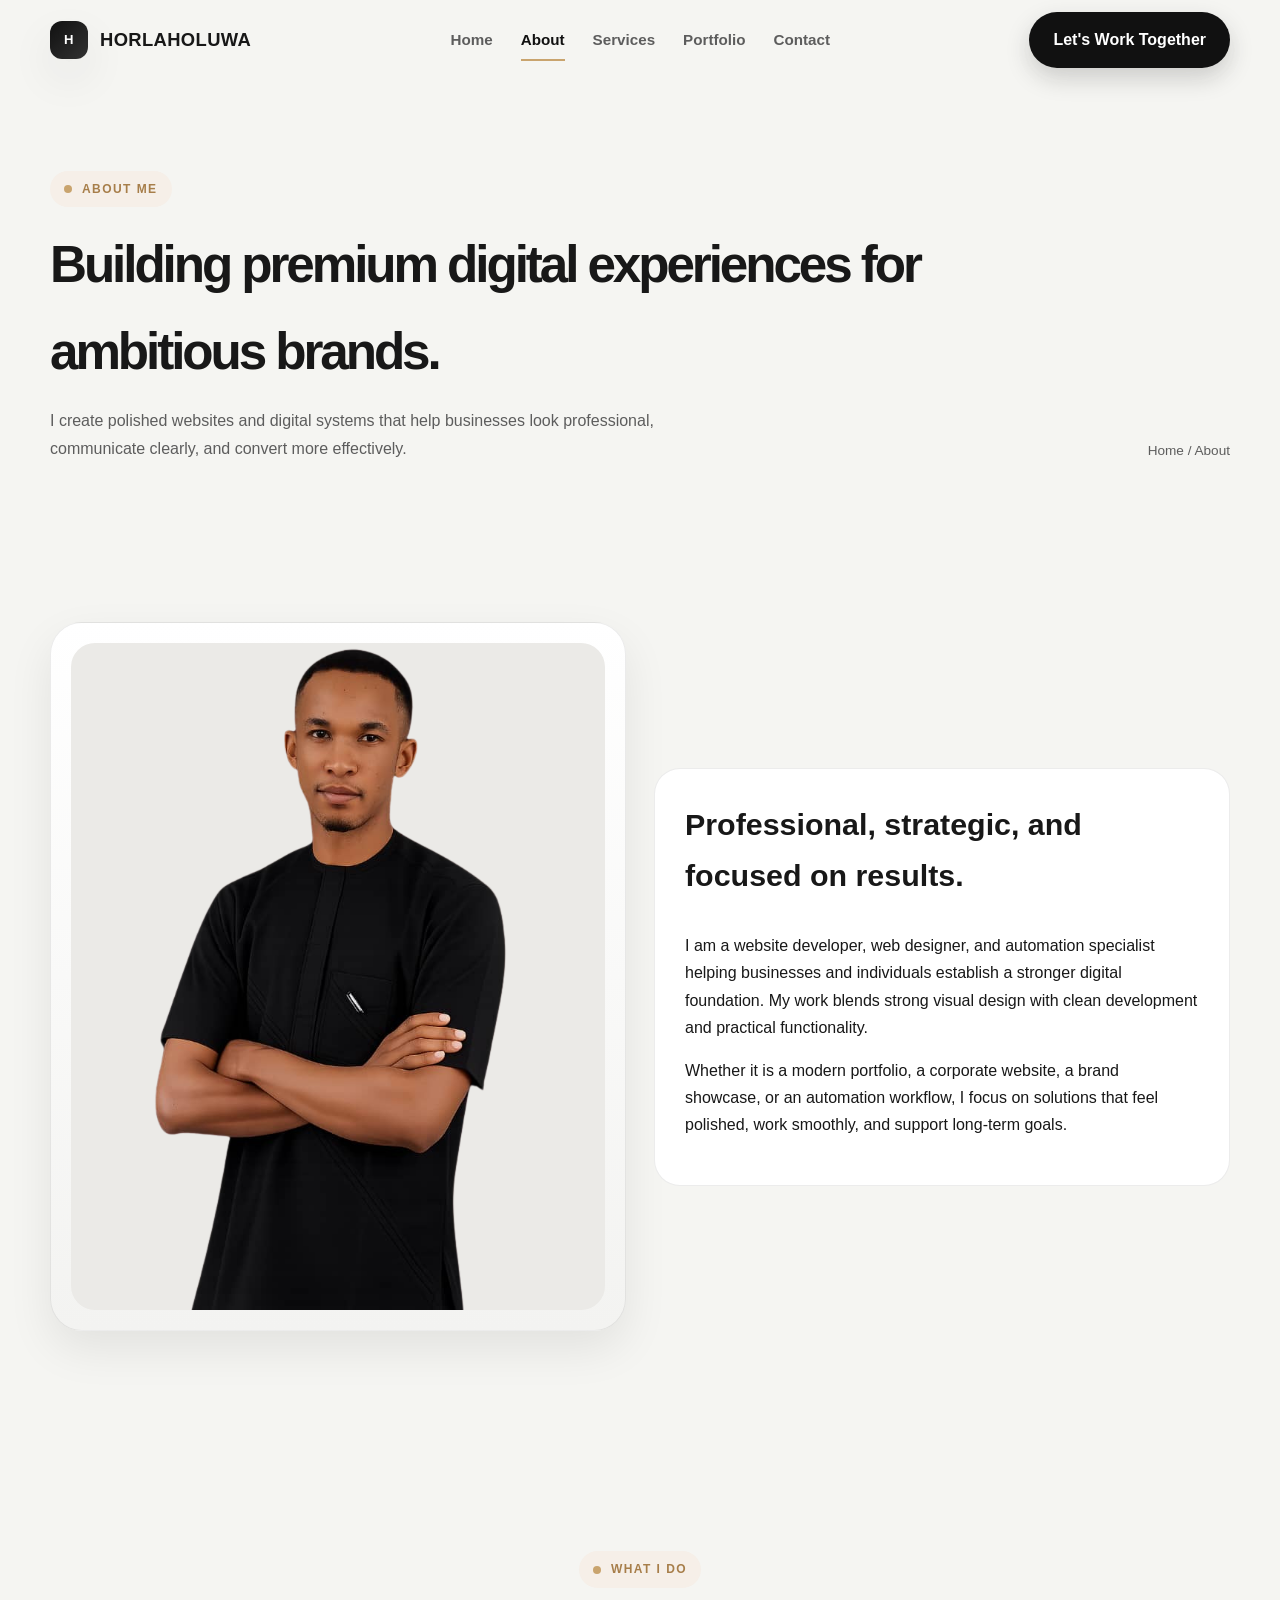
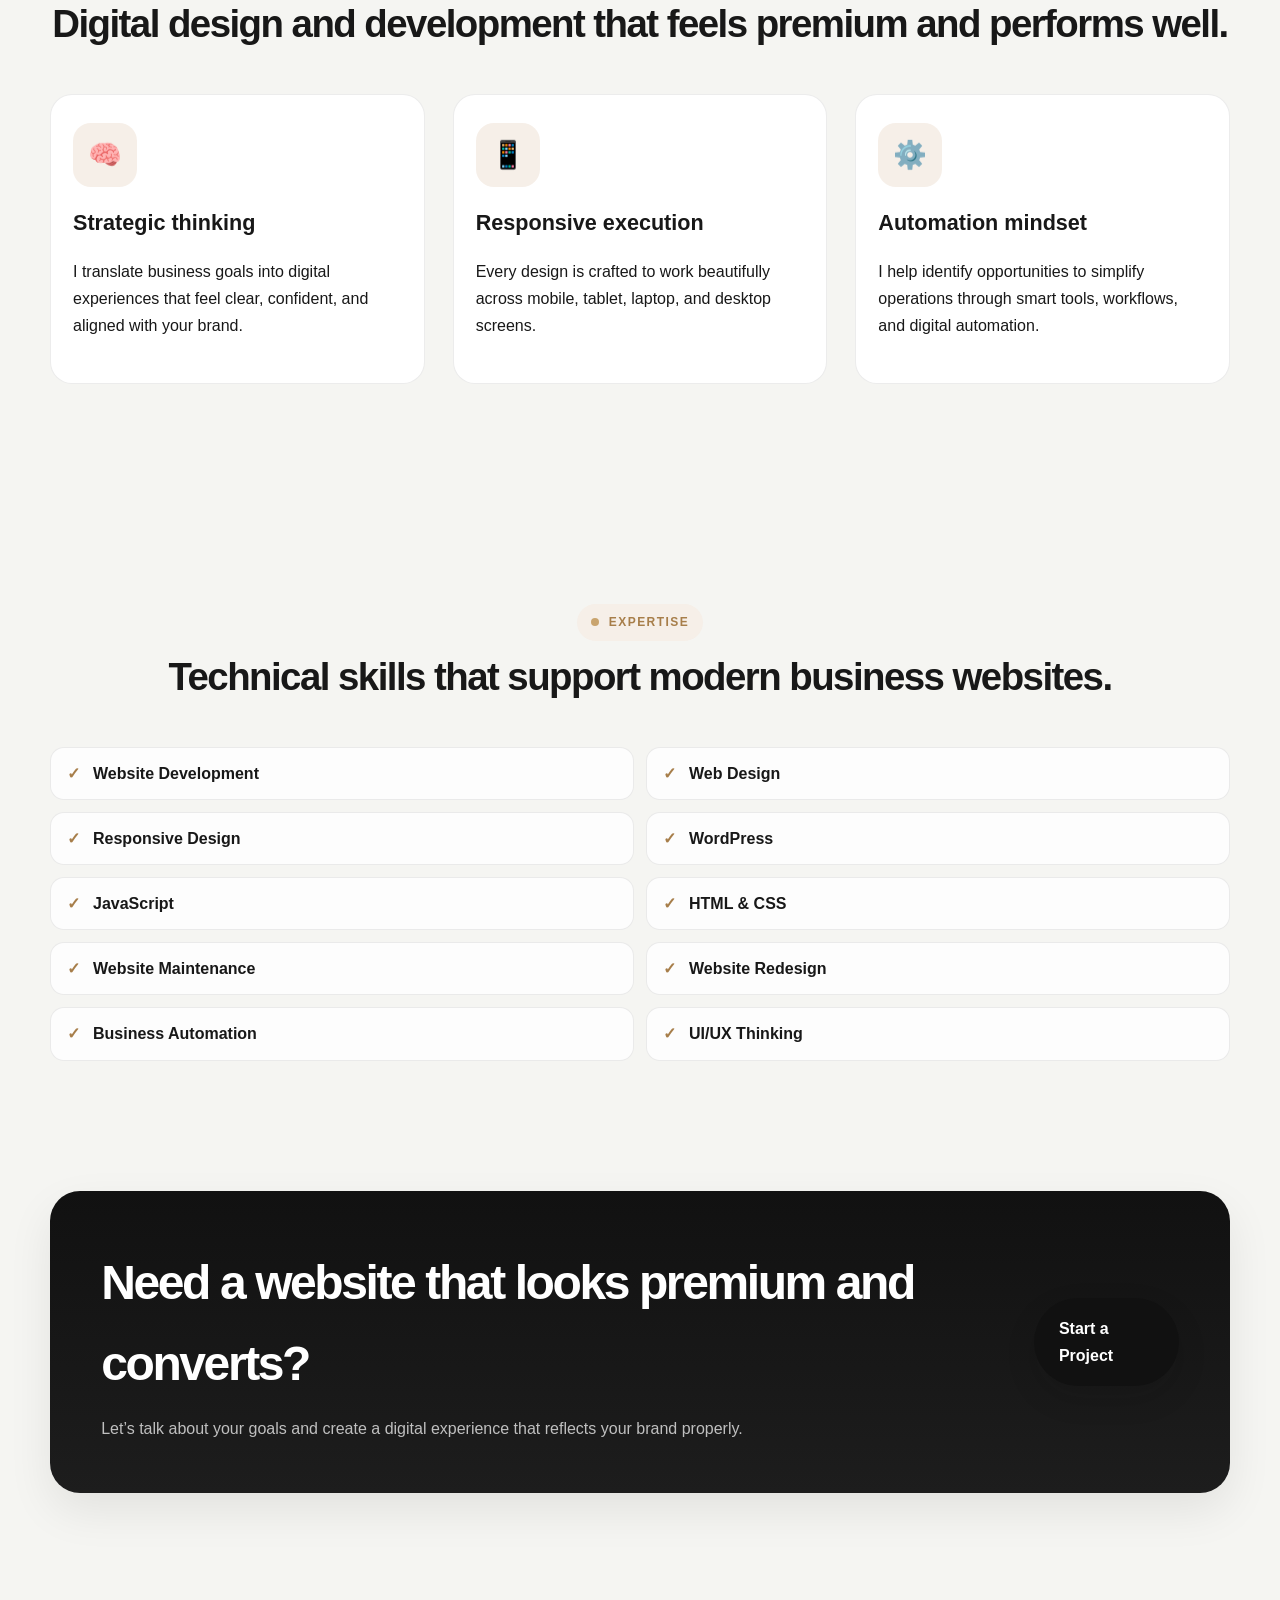
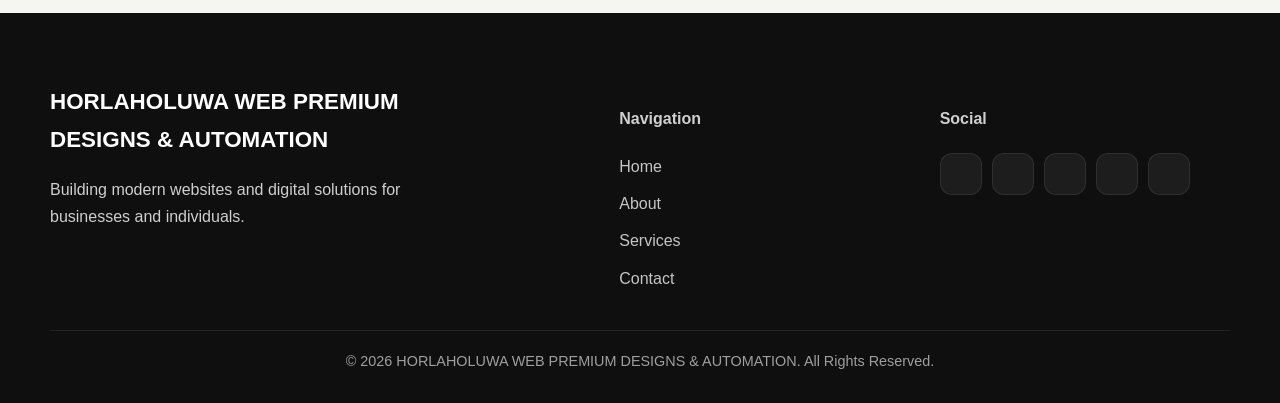
==== about.html @ 51c39df6 "Initial commit: HORLAHOLUWA portfolio website with modern design and full functionality" ====
<!DOCTYPE html>
<html lang="en">
  <head>
    <meta charset="UTF-8" />
    <meta name="viewport" content="width=device-width, initial-scale=1.0" />
    <title>About | HORLAHOLUWA</title>
    <meta
      name="description"
      content="Learn more about HORLAHOLUWA, a professional website developer and designer focused on modern websites and digital growth."
    />
    <meta name="keywords" content="about website developer, web designer, automation specialist, digital agency" />
    <link rel="icon" type="image/svg+xml" href="data:image/svg+xml,%3Csvg xmlns='http://www.w3.org/2000/svg' viewBox='0 0 64 64'%3E%3Crect width='64' height='64' rx='18' fill='%23111111'/%3E%3Ctext x='50%25' y='54%25' dominant-baseline='middle' text-anchor='middle' font-size='28' font-family='Arial' fill='white'%3EH%3C/text%3E%3C/svg%3E" />
    <link rel="stylesheet" href="style.css" />
  </head>
  <body data-page="about.html">
    <header class="site-header">
      <div class="container navbar">
        <a href="index.html" class="brand" aria-label="HORLAHOLUWA home">
          <span class="brand-mark">H</span>
          <span>HORLAHOLUWA</span>
        </a>

        <nav class="nav-menu" aria-label="Main navigation">
          <a href="index.html" class="nav-link">Home</a>
          <a href="about.html" class="nav-link active">About</a>
          <a href="services.html" class="nav-link">Services</a>
          <a href="portfolio.html" class="nav-link">Portfolio</a>
          <a href="contact.html" class="nav-link">Contact</a>
        </nav>

        <a href="contact.html" class="nav-cta">Let's Work Together</a>

        <button class="mobile-toggle" aria-label="Open menu" aria-expanded="false">
          <span></span>
          <span></span>
          <span></span>
        </button>
      </div>
    </header>

    <main>
      <section class="page-header">
        <div class="container page-header-inner">
          <div>
            <div class="eyebrow">About Me</div>
            <h1>Building premium digital experiences for ambitious brands.</h1>
            <p>
              I create polished websites and digital systems that help businesses look professional, communicate clearly, and convert more effectively.
            </p>
          </div>
          <div class="breadcrumb">Home / About</div>
        </div>
      </section>

      <section class="section">
        <div class="container detail-grid">
          <div class="profile-card reveal">
            <div class="profile-visual">
              <img src="olaoluwa.png" alt="Professional website developer profile" loading="lazy" />
            </div>
          </div>

          <div class="detail-card reveal">
            <h3>Professional, strategic, and focused on results.</h3>
            <p>
              I am a website developer, web designer, and automation specialist helping businesses and individuals establish a stronger digital foundation. My work blends strong visual design with clean development and practical functionality.
            </p>
            <p>
              Whether it is a modern portfolio, a corporate website, a brand showcase, or an automation workflow, I focus on solutions that feel polished, work smoothly, and support long-term goals.
            </p>
          </div>
        </div>
      </section>

      <section class="section">
        <div class="container">
          <div class="section-heading reveal">
            <div class="eyebrow">What I Do</div>
            <h2>Digital design and development that feels premium and performs well.</h2>
          </div>

          <div class="value-grid">
            <article class="value-card reveal">
              <div class="service-icon">🧠</div>
              <h3>Strategic thinking</h3>
              <p>I translate business goals into digital experiences that feel clear, confident, and aligned with your brand.</p>
            </article>

            <article class="value-card reveal">
              <div class="service-icon">📱</div>
              <h3>Responsive execution</h3>
              <p>Every design is crafted to work beautifully across mobile, tablet, laptop, and desktop screens.</p>
            </article>

            <article class="value-card reveal">
              <div class="service-icon">⚙️</div>
              <h3>Automation mindset</h3>
              <p>I help identify opportunities to simplify operations through smart tools, workflows, and digital automation.</p>
            </article>
          </div>
        </div>
      </section>

      <section class="section">
        <div class="container">
          <div class="section-heading reveal">
            <div class="eyebrow">Expertise</div>
            <h2>Technical skills that support modern business websites.</h2>
          </div>

          <ul class="skill-list reveal" aria-label="Website development expertise">
            <li>Website Development</li>
            <li>Web Design</li>
            <li>Responsive Design</li>
            <li>WordPress</li>
            <li>JavaScript</li>
            <li>HTML &amp; CSS</li>
            <li>Website Maintenance</li>
            <li>Website Redesign</li>
            <li>Business Automation</li>
            <li>UI/UX Thinking</li>
          </ul>
        </div>
      </section>

      <section class="cta-section">
        <div class="container">
          <div class="cta-box reveal">
            <div>
              <h2>Need a website that looks premium and converts?</h2>
              <p>Let’s talk about your goals and create a digital experience that reflects your brand properly.</p>
            </div>
            <a href="contact.html" class="cta-button">Start a Project</a>
          </div>
        </div>
      </section>
    </main>

    <footer class="site-footer">
      <div class="container">
        <div class="footer-grid">
          <div class="footer-brand">
            <h3>HORLAHOLUWA WEB PREMIUM DESIGNS &amp; AUTOMATION</h3>
            <p>Building modern websites and digital solutions for businesses and individuals.</p>
          </div>

          <div>
            <h4>Navigation</h4>
            <div class="footer-links">
              <a href="index.html">Home</a>
              <a href="about.html">About</a>
              <a href="services.html">Services</a>
              <a href="contact.html">Contact</a>
            </div>
          </div>

          <div>
            <h4>Social</h4>
            <div class="social-links" aria-label="Social media links">
              <a href="https://wa.me/2347046764269" aria-label="WhatsApp" target="_blank"></a>
              <a href="https://www.instagram.com/ " aria-label="Instagram" target="_blank"></a>
              <a href="https://www.facebook.com/" aria-label="Facebook" target="_blank"></a>
              <a href="https://www.linkedin.com/in/" aria-label="LinkedIn" target="_blank"></a>
              <a href="https://github.com/" aria-label="GitHub" target="_blank"></a>
            </div>
          </div>
        </div>

        <div class="footer-bottom">
          © <span data-current-year>2026</span> HORLAHOLUWA WEB PREMIUM DESIGNS &amp; AUTOMATION. All Rights Reserved.
        </div>
      </div>
    </footer>

    <button class="back-to-top" aria-label="Back to top">↑</button>

    <script src="script.js"></script>
  </body>
</html>
---- style.css ----
:root {
  --bg: #f5f5f2;
  --panel: #ffffff;
  --panel-alt: #f0f0ee;
  --dark: #111111;
  --dark-soft: #1a1a1a;
  --text: #181818;
  --muted: #5d5d5d;
  --border: rgba(17, 17, 17, 0.08);
  --shadow: 0 18px 45px rgba(15, 15, 15, 0.08);
  --accent: #c9a46e;
  --accent-dark: #a77e4a;
  --accent-soft: #f6efe8;
  --success: #0b7d49;
  --danger: #b72626;
  --white: #ffffff;
  --radius-sm: 12px;
  --radius-md: 18px;
  --radius-lg: 28px;
  --container: 1180px;
}

* {
  box-sizing: border-box;
}

html {
  scroll-behavior: smooth;
}

body {
  margin: 0;
  font-family: "Segoe UI", Arial, sans-serif;
  background: var(--bg);
  color: var(--text);
  line-height: 1.7;
  overflow-x: hidden;
}

img {
  max-width: 100%;
  display: block;
}

a {
  color: inherit;
  text-decoration: none;
}

button, input, select, textarea {
  font: inherit;
}

button {
  cursor: pointer;
}

.container {
  width: min(var(--container), calc(100% - 2rem));
  margin: 0 auto;
}

.section {
  padding: 110px 0;
}

.section-heading {
  margin-bottom: 48px;
  text-align: center;
}

.eyebrow {
  display: inline-flex;
  align-items: center;
  gap: 10px;
  margin-bottom: 14px;
  padding: 8px 14px;
  font-size: 0.75rem;
  letter-spacing: 0.12em;
  text-transform: uppercase;
  border-radius: 999px;
  background: var(--accent-soft);
  color: var(--accent-dark);
  font-weight: 700;
}

.eyebrow::before {
  content: "";
  width: 8px;
  height: 8px;
  border-radius: 50%;
  background: var(--accent);
}

.section-heading h2 {
  margin: 0;
  font-size: clamp(2rem, 3vw, 3rem);
  line-height: 1.15;
  letter-spacing: -0.04em;
}

.section-heading p {
  margin: 16px auto 0;
  max-width: 680px;
  color: var(--muted);
  font-size: 1.02rem;
}

.site-header {
  position: sticky;
  top: 0;
  z-index: 1000;
  backdrop-filter: blur(18px);
  background: rgba(245, 245, 242, 0.84);
  border-bottom: 1px solid transparent;
  transition: all 0.3s ease;
}

.site-header.scrolled {
  background: rgba(255, 255, 255, 0.9);
  border-color: var(--border);
  box-shadow: 0 10px 30px rgba(17, 17, 17, 0.04);
}

.navbar {
  display: flex;
  align-items: center;
  justify-content: space-between;
  min-height: 80px;
}

.brand {
  display: inline-flex;
  align-items: center;
  gap: 12px;
  font-weight: 800;
  letter-spacing: 0.02em;
  font-size: 1.15rem;
}

.brand-mark {
  display: inline-grid;
  place-items: center;
  width: 38px;
  height: 38px;
  border-radius: 12px;
  background: linear-gradient(135deg, var(--dark) 0%, #313131 100%);
  color: var(--white);
  font-size: 0.82rem;
  box-shadow: var(--shadow);
}

.nav-menu {
  display: flex;
  align-items: center;
  gap: 28px;
}

.nav-link {
  position: relative;
  color: var(--muted);
  font-size: 0.95rem;
  font-weight: 600;
  transition: color 0.25s ease;
}

.nav-link::after {
  content: "";
  position: absolute;
  left: 0;
  bottom: -8px;
  width: 100%;
  height: 2px;
  transform: scaleX(0);
  transform-origin: center;
  background: var(--accent);
  transition: transform 0.25s ease;
}

.nav-link:hover,
.nav-link.active {
  color: var(--dark);
}

.nav-link:hover::after,
.nav-link.active::after {
  transform: scaleX(1);
}

.nav-cta {
  display: inline-flex;
  align-items: center;
  justify-content: center;
  padding: 0.9rem 1.5rem;
  border-radius: 999px;
  background: var(--dark);
  color: var(--white);
  font-weight: 700;
  transition: transform 0.2s ease, box-shadow 0.2s ease;
  box-shadow: 0 10px 25px rgba(17, 17, 17, 0.18);
}

.nav-cta:hover,
.btn:hover,
.btn-primary:hover,
.btn-secondary:hover,
.cta-button:hover,
.filter-btn:hover {
  transform: translateY(-2px);
}

.mobile-toggle {
  display: none;
  width: 48px;
  height: 48px;
  border: 1px solid var(--border);
  border-radius: 14px;
  background: var(--white);
  align-items: center;
  justify-content: center;
  flex-direction: column;
  gap: 6px;
}

.mobile-toggle span {
  width: 20px;
  height: 2px;
  border-radius: 999px;
  background: var(--dark);
  transition: transform 0.2s ease, opacity 0.2s ease;
}

.mobile-toggle.active span:first-child {
  transform: translateY(8px) rotate(45deg);
}

.mobile-toggle.active span:nth-child(2) {
  opacity: 0;
}

.mobile-toggle.active span:last-child {
  transform: translateY(-8px) rotate(-45deg);
}

.hero {
  position: relative;
  padding: 110px 0 90px;
}

.hero-inner {
  display: grid;
  grid-template-columns: 1.1fr 0.9fr;
  align-items: center;
  gap: 52px;
}

.hero-copy {
  max-width: 620px;
}

.hero-copy h1 {
  margin: 0 0 22px;
  font-size: clamp(2.8rem, 5vw, 5rem);
  line-height: 0.96;
  letter-spacing: -0.06em;
}

.hero-copy p {
  margin: 0 0 32px;
  max-width: 540px;
  color: var(--muted);
  font-size: 1.08rem;
}

.btn-row {
  display: flex;
  flex-wrap: wrap;
  gap: 16px;
}

.btn,
.btn-primary,
.btn-secondary,
.cta-button,
.filter-btn {
  display: inline-flex;
  align-items: center;
  justify-content: center;
  padding: 1rem 1.5rem;
  border-radius: 999px;
  border: 1px solid transparent;
  font-weight: 700;
  transition: all 0.25s ease;
}

.btn-primary,
.cta-button {
  background: var(--dark);
  color: var(--white);
  box-shadow: 0 12px 30px rgba(17, 17, 17, 0.14);
}

.btn-secondary {
  background: var(--panel);
  border-color: var(--border);
  color: var(--text);
}

.hero-meta {
  display: flex;
  flex-wrap: wrap;
  gap: 26px;
  margin-top: 36px;
}

.metric {
  display: flex;
  flex-direction: column;
  gap: 4px;
}

.metric strong {
  font-size: 1.55rem;
  letter-spacing: -0.05em;
}

.metric span {
  color: var(--muted);
  font-size: 0.85rem;
}

.hero-visual {
  position: relative;
  padding: 26px;
}

.browser-window {
  position: relative;
  padding: 14px 16px 18px;
  border: 1px solid var(--border);
  border-radius: 30px;
  background: rgba(255, 255, 255, 0.75);
  box-shadow: var(--shadow);
}

.browser-bar {
  display: flex;
  align-items: center;
  gap: 10px;
  padding: 0 4px 16px;
}

.dot {
  width: 11px;
  height: 11px;
  border-radius: 50%;
  background: #d7d7d3;
}

.dot:nth-child(1) { background: #f5c0b7; }
.dot:nth-child(2) { background: #f3d18a; }
.dot:nth-child(3) { background: #a7d7ad; }

.browser-content {
  border-radius: 24px;
  background: linear-gradient(180deg, #fbfbfa 0%, #f3f3f0 100%);
  border: 1px solid rgba(17, 17, 17, 0.04);
  padding: 20px;
}

.mockup-header {
  display: flex;
  align-items: center;
  justify-content: space-between;
  margin-bottom: 24px;
}

.mockup-header h3 {
  margin: 0;
  font-size: 1.1rem;
}

.mockup-badge {
  padding: 0.35rem 0.7rem;
  border-radius: 999px;
  background: var(--accent-soft);
  color: var(--accent-dark);
  font-size: 0.75rem;
  font-weight: 700;
}

.mockup-grid {
  display: grid;
  grid-template-columns: 1.2fr 0.8fr;
  gap: 18px;
}

.stat-panel,
.code-panel,
.small-panel,
.graph-card {
  border: 1px solid var(--border);
  background: var(--white);
  border-radius: 20px;
  box-shadow: 0 12px 26px rgba(17, 17, 17, 0.04);
}

.stat-panel {
  padding: 20px;
}

.stat-panel .mini-label {
  color: var(--muted);
  font-size: 0.75rem;
  text-transform: uppercase;
  letter-spacing: 0.08em;
}

.stat-panel h4 {
  margin: 12px 0 8px;
  font-size: 2rem;
  letter-spacing: -0.06em;
}

.bar-chart {
  display: flex;
  align-items: end;
  gap: 10px;
  height: 112px;
  margin-top: 16px;
}

.bar-chart span {
  flex: 1;
  border-radius: 10px 10px 0 0;
  background: linear-gradient(180deg, #d6b78d, #bf8c4f);
}

.bar-chart span:nth-child(1) { height: 30%; }
.bar-chart span:nth-child(2) { height: 52%; }
.bar-chart span:nth-child(3) { height: 76%; }
.bar-chart span:nth-child(4) { height: 64%; }
.bar-chart span:nth-child(5) { height: 92%; }

.side-stack {
  display: grid;
  gap: 18px;
}

.code-panel {
  padding: 18px;
}

.code-panel .code-line {
  height: 12px;
  border-radius: 999px;
  background: linear-gradient(90deg, rgba(17,17,17,0.08), rgba(17,17,17,0.14), rgba(17,17,17,0.08));
  margin-bottom: 12px;
}

.code-panel .code-line:nth-child(1) { width: 60%; }
.code-panel .code-line:nth-child(2) { width: 90%; }
.code-panel .code-line:nth-child(3) { width: 74%; }
.code-panel .code-line:nth-child(4) { width: 82%; }

.small-panel {
  padding: 18px;
}

.small-panel strong {
  font-size: 1.45rem;
  letter-spacing: -0.05em;
}

.graph-card {
  padding: 18px 16px 10px;
}

.graph-ring {
  position: relative;
  width: 82px;
  height: 82px;
  border-radius: 50%;
  background: conic-gradient(var(--accent) 0 68%, rgba(17,17,17,0.08) 68% 100%);
  margin: 0 auto 14px;
}

.graph-ring::before {
  content: "";
  position: absolute;
  inset: 12px;
  background: var(--white);
  border-radius: 50%;
}

.graph-card span {
  display: block;
  text-align: center;
  color: var(--muted);
  font-size: 0.82rem;
}

.about-grid,
.contact-grid,
.page-header-grid,
.service-grid,
.portfolio-grid,
.process-grid,
.testimonial-grid,
.footer-grid,
.value-grid,
.detail-grid {
  display: grid;
  gap: 28px;
}

.about-grid {
  grid-template-columns: 1fr 1fr;
  align-items: center;
}

.about-copy p {
  margin-top: 0;
  color: var(--muted);
}

.skill-list {
  display: grid;
  grid-template-columns: repeat(2, minmax(0, 1fr));
  gap: 12px;
  list-style: none;
  padding: 0;
  margin: 28px 0 0;
}

.skill-list li {
  position: relative;
  padding: 12px 14px 12px 42px;
  background: rgba(255, 255, 255, 0.8);
  border: 1px solid var(--border);
  border-radius: 14px;
  color: var(--text);
  font-weight: 600;
}

.skill-list li::before {
  content: "✓";
  position: absolute;
  top: 12px;
  left: 16px;
  color: var(--accent-dark);
  font-weight: 800;
}

.profile-card {
  position: relative;
  padding: 20px;
  border-radius: 32px;
  background: linear-gradient(180deg, #ffffff, #f3f3f1);
  border: 1px solid var(--border);
  box-shadow: var(--shadow);
}

.profile-visual {
  overflow: hidden;
  border-radius: 24px;
  background: #ebeae7;
}

.profile-visual img {
  width: 100%;
  aspect-ratio: 4 / 5;
  object-fit: cover;
}

.profile-badge {
  position: absolute;
  right: 35px;
  bottom: 30px;
  padding: 0.8rem 1rem;
  border-radius: 18px;
  background: var(--dark);
  color: var(--white);
  box-shadow: 0 16px 30px rgba(17,17,17,0.2);
}

.profile-badge strong {
  display: block;
  font-size: 1.6rem;
}

.profile-badge span {
  font-size: 0.75rem;
  opacity: 0.8;
}

.service-grid {
  grid-template-columns: repeat(3, minmax(0, 1fr));
}

.service-card {
  position: relative;
  padding: 28px 24px;
  background: rgba(255,255,255,0.9);
  border: 1px solid var(--border);
  border-radius: 24px;
  box-shadow: 0 12px 20px rgba(17,17,17,0.02);
  transition: transform 0.25s ease, box-shadow 0.25s ease, border-color 0.25s ease;
}

.service-card:hover {
  transform: translateY(-8px);
  border-color: rgba(201, 164, 110, 0.4);
  box-shadow: 0 18px 36px rgba(17,17,17,0.06);
}

.service-icon {
  display: inline-flex;
  align-items: center;
  justify-content: center;
  width: 64px;
  height: 64px;
  border-radius: 18px;
  background: var(--accent-soft);
  color: var(--accent-dark);
  font-size: 1.7rem;
  margin-bottom: 18px;
}

.service-card h3 {
  margin: 0 0 12px;
  font-size: 1.38rem;
}

.service-card p {
  margin: 0;
  color: var(--muted);
}

.portfolio-grid {
  grid-template-columns: repeat(3, minmax(0, 1fr));
}

.portfolio-card {
  overflow: hidden;
  background: var(--white);
  border-radius: 24px;
  border: 1px solid var(--border);
  box-shadow: 0 10px 20px rgba(17,17,17,0.04);
  transition: transform 0.25s ease, box-shadow 0.25s ease;
}

.portfolio-card:hover {
  transform: translateY(-8px);
  box-shadow: 0 18px 36px rgba(17,17,17,0.08);
}

.portfolio-thumb {
  position: relative;
  overflow: hidden;
  height: 240px;
}

.portfolio-thumb img {
  width: 100%;
  height: 100%;
  object-fit: cover;
  transition: transform 0.4s ease;
}

.portfolio-card:hover .portfolio-thumb img {
  transform: scale(1.04);
}

.portfolio-content {
  padding: 20px 20px 24px;
}

.portfolio-content h3 {
  margin: 0 0 8px;
  font-size: 1.3rem;
}

.portfolio-content p {
  margin: 0 0 18px;
  color: var(--muted);
}

.tags {
  display: flex;
  flex-wrap: wrap;
  gap: 8px;
  margin-bottom: 18px;
}

.tag {
  padding: 0.45rem 0.7rem;
  border-radius: 999px;
  background: var(--panel-alt);
  color: var(--muted);
  font-size: 0.72rem;
  font-weight: 700;
}

.portfolio-link {
  display: inline-flex;
  align-items: center;
  gap: 8px;
  color: var(--dark);
  font-weight: 700;
}

.portfolio-link::after {
  content: "→";
  transition: transform 0.2s ease;
}

.portfolio-link:hover::after {
  transform: translateX(4px);
}

.filter-bar {
  display: flex;
  justify-content: center;
  flex-wrap: wrap;
  gap: 12px;
  margin-bottom: 34px;
}

.filter-btn {
  background: var(--white);
  border-color: var(--border);
  color: var(--muted);
  padding: 0.8rem 1.2rem;
}

.filter-btn.active {
  background: var(--dark);
  border-color: var(--dark);
  color: var(--white);
}

.hidden-project {
  display: none !important;
}

.why-grid {
  display: grid;
  grid-template-columns: 1.2fr 0.8fr;
  align-items: center;
  gap: 28px;
}

.benefits-list {
  list-style: none;
  padding: 0;
  margin: 0;
  display: grid;
  grid-template-columns: repeat(2, minmax(0, 1fr));
  gap: 16px;
}

.benefits-list li {
  display: flex;
  gap: 14px;
  align-items: flex-start;
  padding: 18px 16px;
  background: rgba(255,255,255,0.7);
  border: 1px solid var(--border);
  border-radius: 18px;
}

.benefits-list .check {
  display: grid;
  place-items: center;
  width: 30px;
  height: 30px;
  border-radius: 10px;
  background: var(--accent-soft);
  color: var(--accent-dark);
  font-weight: 800;
  flex-shrink: 0;
}

.benefits-list strong {
  display: block;
  margin-bottom: 4px;
}

.benefits-list span {
  color: var(--muted);
  font-size: 0.95rem;
}

.stats-panel {
  display: grid;
  gap: 18px;
  padding: 24px;
  background: linear-gradient(180deg, #111111 0%, #1b1b1b 100%);
  color: var(--white);
  border-radius: 26px;
  box-shadow: var(--shadow);
}

.stat-box {
  display: flex;
  justify-content: space-between;
  align-items: end;
  gap: 16px;
  padding: 22px 0;
  border-bottom: 1px solid rgba(255,255,255,0.1);
}

.stat-box:last-child {
  border-bottom: 0;
  padding-bottom: 0;
}

.stat-box strong {
  font-size: clamp(1.8rem, 2vw, 2.6rem);
  letter-spacing: -0.06em;
}

.stat-box span {
  color: rgba(255,255,255,0.7);
}

.process-grid {
  grid-template-columns: repeat(4, minmax(0, 1fr));
}

.process-card {
  position: relative;
  padding: 28px 22px;
  background: rgba(255,255,255,0.9);
  border: 1px solid var(--border);
  border-radius: 24px;
  box-shadow: 0 12px 18px rgba(17,17,17,0.03);
}

.process-number {
  display: inline-flex;
  align-items: center;
  justify-content: center;
  width: 52px;
  height: 52px;
  border-radius: 16px;
  background: var(--accent-soft);
  color: var(--accent-dark);
  font-weight: 800;
  margin-bottom: 18px;
}

.process-card h3 {
  margin: 0 0 10px;
  font-size: 1.35rem;
}

.process-card p {
  margin: 0;
  color: var(--muted);
}

.testimonial-grid {
  grid-template-columns: repeat(3, minmax(0, 1fr));
}

.testimonial-card {
  padding: 24px;
  background: var(--white);
  border: 1px solid var(--border);
  border-radius: 22px;
  box-shadow: 0 10px 20px rgba(17,17,17,0.04);
}

.testimonial-stars {
  color: var(--accent);
  letter-spacing: 0.18em;
  margin-bottom: 18px;
}

.testimonial-card p {
  margin: 0 0 18px;
  color: var(--muted);
}

.client {
  display: flex;
  align-items: center;
  gap: 12px;
}

.client-avatar {
  width: 48px;
  height: 48px;
  border-radius: 50%;
  background: linear-gradient(135deg, #e4ddd4, #d0d7d7);
  display: grid;
  place-items: center;
  font-weight: 800;
  color: var(--dark);
}

.client strong {
  display: block;
}

.client span {
  color: var(--muted);
  font-size: 0.82rem;
}

.cta-section {
  padding: 20px 0 120px;
}

.cta-box {
  display: flex;
  align-items: center;
  justify-content: space-between;
  gap: 30px;
  padding: clamp(2rem, 4vw, 3.5rem);
  background: linear-gradient(180deg, var(--dark) 0%, #1d1d1d 100%);
  border-radius: 30px;
  color: var(--white);
  box-shadow: var(--shadow);
}

.cta-box h2 {
  margin: 0 0 10px;
  font-size: clamp(2rem, 4vw, 3rem);
  letter-spacing: -0.05em;
}

.cta-box p {
  margin: 0;
  max-width: 650px;
  color: rgba(255,255,255,0.72);
}

.page-header {
  padding: 90px 0 50px;
}

.page-header-inner {
  display: grid;
  grid-template-columns: 1fr auto;
  align-items: end;
  gap: 18px;
}

.page-header h1 {
  margin: 0 0 12px;
  font-size: clamp(2.5rem, 4vw, 4rem);
  letter-spacing: -0.06em;
}

.page-header p {
  margin: 0;
  color: var(--muted);
  max-width: 660px;
}

.breadcrumb {
  color: var(--muted);
  font-size: 0.85rem;
}

.value-grid {
  grid-template-columns: repeat(3, minmax(0, 1fr));
}

.value-card {
  padding: 28px 22px;
  background: var(--white);
  border-radius: 22px;
  border: 1px solid var(--border);
}

.value-card h3 {
  margin: 0 0 10px;
  font-size: 1.35rem;
}

.detail-grid {
  grid-template-columns: 1fr 1fr;
  align-items: center;
}

.detail-card {
  padding: 30px;
  background: var(--white);
  border: 1px solid var(--border);
  border-radius: 26px;
}

.detail-card h3 {
  margin-top: 0;
  font-size: 1.9rem;
}

.detail-card ul {
  margin: 0;
  padding-left: 1.2rem;
  color: var(--muted);
}

.contact-grid {
  grid-template-columns: 0.9fr 1.1fr;
  align-items: start;
}

.contact-card {
  padding: 28px;
  background: var(--white);
  border: 1px solid var(--border);
  border-radius: 24px;
  box-shadow: 0 10px 18px rgba(17,17,17,0.03);
}

.contact-list {
  display: grid;
  gap: 16px;
}

.contact-item {
  display: flex;
  gap: 14px;
  align-items: flex-start;
  padding-bottom: 16px;
  border-bottom: 1px solid var(--border);
}

.contact-item:last-child {
  border-bottom: 0;
  padding-bottom: 0;
}

.contact-item .icon {
  display: grid;
  place-items: center;
  width: 46px;
  height: 46px;
  border-radius: 14px;
  background: var(--accent-soft);
  color: var(--accent-dark);
  font-size: 1.2rem;
}

.contact-item strong {
  display: block;
  margin-bottom: 3px;
}

.contact-item a,
.contact-item span {
  color: var(--muted);
}

.form-layout {
  background: var(--white);
  border: 1px solid var(--border);
  border-radius: 28px;
  padding: 28px;
  box-shadow: 0 12px 28px rgba(17,17,17,0.03);
}

.form-layout h2 {
  margin: 0 0 10px;
  font-size: 1.8rem;
  letter-spacing: -0.05em;
}

.form-grid {
  display: grid;
  grid-template-columns: repeat(2, minmax(0, 1fr));
  gap: 18px;
}

.form-group {
  display: flex;
  flex-direction: column;
  gap: 8px;
}

.form-group.full {
  grid-column: 1 / -1;
}

label {
  font-size: 0.92rem;
  font-weight: 700;
}

input,
select,
textarea {
  width: 100%;
  min-height: 52px;
  border: 1px solid rgba(17,17,17,0.1);
  border-radius: 14px;
  background: #fafaf9;
  padding: 0.9rem 1rem;
  outline: none;
  transition: border-color 0.2s ease, box-shadow 0.2s ease;
}

select {
  appearance: none;
  background-image: url("data:image/svg+xml,%3Csvg xmlns='http://www.w3.org/2000/svg' width='12' height='12' viewBox='0 0 12 12'%3E%3Cpath fill='%23111111' d='M6 9L1 4h10z'/%3E%3C/svg%3E");
  background-repeat: no-repeat;
  background-position: right 0.9rem center;
  padding-right: 2.5rem;
}

textarea {
  min-height: 140px;
  resize: vertical;
}

input:focus,
select:focus,
textarea:focus {
  border-color: rgba(201, 164, 110, 0.7);
  box-shadow: 0 0 0 4px rgba(201,164,110,0.12);
}

input.error,
select.error,
textarea.error {
  border-color: rgba(183, 38, 38, 0.7);
  box-shadow: 0 0 0 4px rgba(183, 38, 38, 0.08);
}

.form-message {
  display: none;
  margin-top: 18px;
  padding: 0.9rem 1rem;
  border-radius: 14px;
  font-weight: 600;
}

.form-message.success {
  display: block;
  background: rgba(11, 125, 73, 0.08);
  color: var(--success);
  border: 1px solid rgba(11, 125, 73, 0.16);
}

.form-message.error {
  display: block;
  background: rgba(183, 38, 38, 0.07);
  color: var(--danger);
  border: 1px solid rgba(183, 38, 38, 0.16);
}

.site-footer {
  padding: 70px 0 30px;
  background: #0f0f10;
  color: rgba(255,255,255,0.8);
}

.footer-grid {
  grid-template-columns: 1.3fr repeat(2, 0.7fr);
  align-items: start;
  gap: 30px;
}

.footer-brand {
  max-width: 430px;
}

.footer-brand h3 {
  margin: 0 0 12px;
  color: var(--white);
  font-size: 1.4rem;
}

.footer-links {
  display: grid;
  gap: 10px;
}

.footer-links a {
  color: rgba(255,255,255,0.76);
}

.social-links {
  display: flex;
  flex-wrap: wrap;
  gap: 10px;
}

.social-links a {
  display: inline-flex;
  align-items: center;
  justify-content: center;
  width: 42px;
  height: 42px;
  border-radius: 12px;
  background: rgba(255,255,255,0.06);
  color: var(--white);
  border: 1px solid rgba(255,255,255,0.08);
}

.footer-bottom {
  margin-top: 38px;
  padding-top: 18px;
  border-top: 1px solid rgba(255,255,255,0.08);
  text-align: center;
  color: rgba(255,255,255,0.6);
  font-size: 0.9rem;
}

.back-to-top {
  position: fixed;
  right: 26px;
  bottom: 26px;
  width: 52px;
  height: 52px;
  border: 0;
  border-radius: 50%;
  background: var(--dark);
  color: var(--white);
  box-shadow: 0 16px 30px rgba(17,17,17,0.22);
  opacity: 0;
  visibility: hidden;
  transform: translateY(12px);
  transition: all 0.25s ease;
  z-index: 999;
}

.back-to-top.visible {
  opacity: 1;
  visibility: visible;
  transform: translateY(0);
}

.reveal {
  opacity: 0;
  transform: translateY(30px);
  transition: opacity 0.7s ease, transform 0.7s ease;
}

.reveal.visible {
  opacity: 1;
  transform: translateY(0);
}

.stats-summary {
  padding: 20px 0;
}

.stats-summary > div strong {
  display: block;
}

@media (max-width: 980px) {
  .hero-inner,
  .why-grid,
  .about-grid,
  .contact-grid,
  .page-header-inner,
  .detail-grid {
    grid-template-columns: 1fr;
  }

  .service-grid,
  .portfolio-grid,
  .process-grid,
  .testimonial-grid,
  .value-grid {
    grid-template-columns: repeat(2, minmax(0, 1fr));
  }

  .cta-box {
    flex-direction: column;
    align-items: flex-start;
  }
}

@media (max-width: 760px) {
  .mobile-toggle {
    display: inline-flex;
  }

  .nav-menu {
    position: absolute;
    left: 1rem;
    right: 1rem;
    top: calc(100% + 12px);
    display: flex;
    flex-direction: column;
    align-items: flex-start;
    gap: 18px;
    padding: 22px 18px;
    background: rgba(255, 255, 255, 0.96);
    border: 1px solid var(--border);
    border-radius: 20px;
    box-shadow: var(--shadow);
    opacity: 0;
    visibility: hidden;
    transform: translateY(-8px);
    transition: all 0.25s ease;
  }

  .nav-menu.open {
    opacity: 1;
    visibility: visible;
    transform: translateY(0);
  }

  .nav-cta {
    display: none;
  }

  .hero {
    padding-top: 90px;
  }

  .hero-copy h1 {
    letter-spacing: -0.05em;
  }

  .section {
    padding: 90px 0;
  }

  .service-grid,
  .portfolio-grid,
  .process-grid,
  .testimonial-grid,
  .value-grid,
  .form-grid,
  .benefits-list,
  .skill-list,
  .footer-grid {
    grid-template-columns: 1fr;
  }

  .stats-summary {
    grid-template-columns: 1fr !important;
  }

  .page-header {
    padding-top: 110px;
  }
}

@media (prefers-reduced-motion: reduce) {
  *, *::before, *::after {
    animation-duration: 0.01ms !important;
    animation-iteration-count: 1 !important;
    transition-duration: 0.01ms !important;
    scroll-behavior: auto !important;
  }

  .reveal {
    opacity: 1;
    transform: none;
  }
}
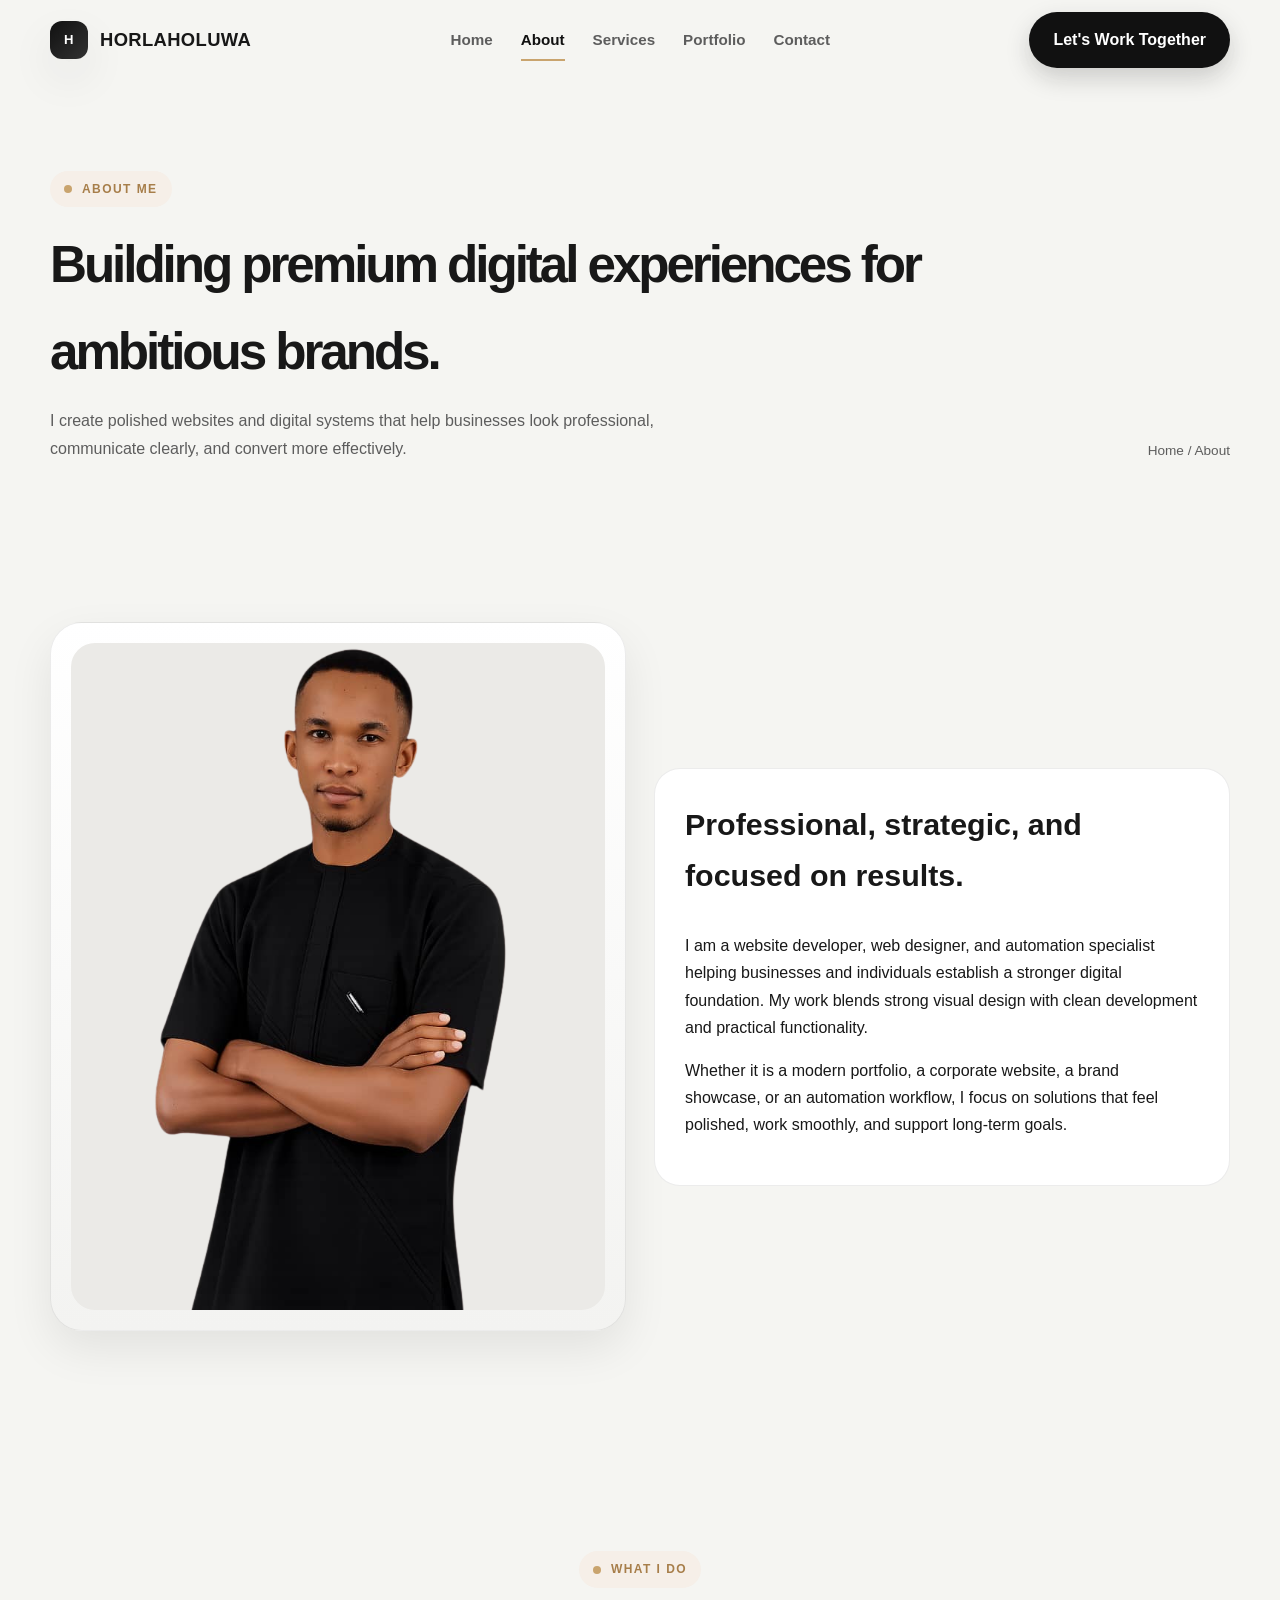
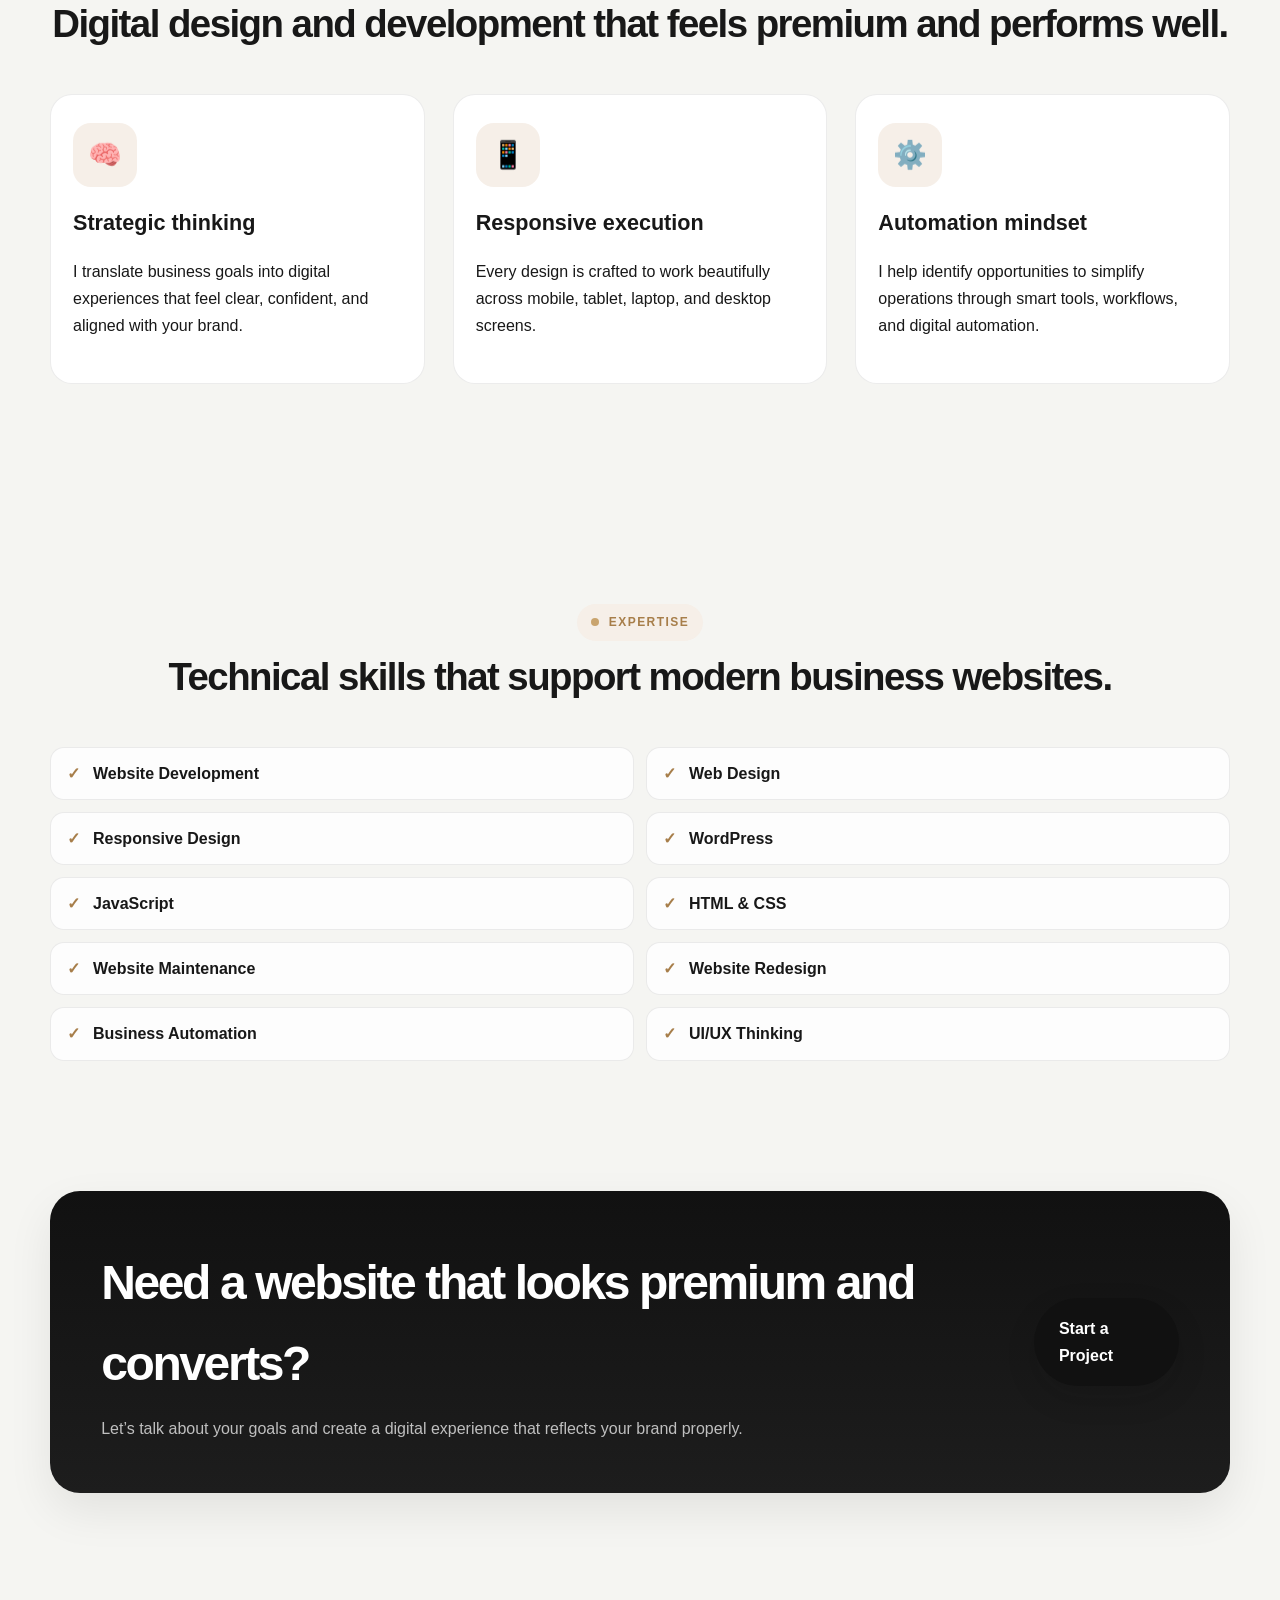
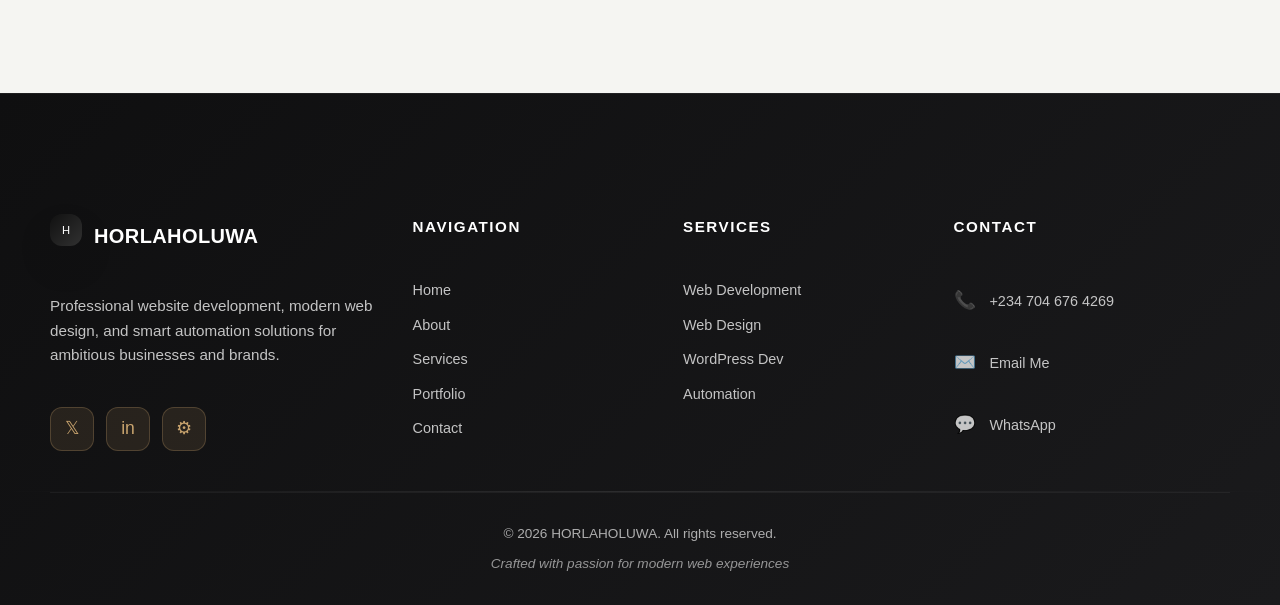
==== commit 0baf5173: "Improve footer: professional design, better spacing, responsive layout, and contact integration" ====
--- a/about.html
+++ b/about.html
@@ -137,37 +137,78 @@
     </main>
 
     <footer class="site-footer">
+      <div class="container footer-content">
+        <!-- Footer Brand Section -->
+        <div class="footer-section footer-brand">
+          <div class="footer-logo">
+            <span class="brand-mark" style="width: 32px; height: 32px; font-size: 0.7rem; margin-bottom: 12px;">H</span>
+            <h3>HORLAHOLUWA</h3>
+          </div>
+          <p class="footer-description">
+            Professional website development, modern web design, and smart automation solutions for ambitious businesses and brands.
+          </p>
+          <div class="footer-socials">
+            <a href="https://twitter.com" target="_blank" rel="noopener noreferrer" aria-label="Twitter" class="social-icon">
+              <span>𝕏</span>
+            </a>
+            <a href="https://linkedin.com" target="_blank" rel="noopener noreferrer" aria-label="LinkedIn" class="social-icon">
+              <span>in</span>
+            </a>
+            <a href="https://github.com" target="_blank" rel="noopener noreferrer" aria-label="GitHub" class="social-icon">
+              <span>⚙</span>
+            </a>
+          </div>
+        </div>
+
+        <!-- Footer Quick Links -->
+        <div class="footer-section">
+          <h4 class="footer-title">Navigation</h4>
+          <nav class="footer-links">
+            <a href="index.html">Home</a>
+            <a href="about.html">About</a>
+            <a href="services.html">Services</a>
+            <a href="portfolio.html">Portfolio</a>
+            <a href="contact.html">Contact</a>
+          </nav>
+        </div>
+
+        <!-- Footer Services -->
+        <div class="footer-section">
+          <h4 class="footer-title">Services</h4>
+          <nav class="footer-links">
+            <a href="services.html">Web Development</a>
+            <a href="services.html">Web Design</a>
+            <a href="services.html">WordPress Dev</a>
+            <a href="services.html">Automation</a>
+          </nav>
+        </div>
+
+        <!-- Footer Contact -->
+        <div class="footer-section footer-contact">
+          <h4 class="footer-title">Contact</h4>
+          <div class="contact-info-footer">
+            <a href="tel:+2347046764269" class="contact-link">
+              <span class="contact-icon">📞</span>
+              <span>+234 704 676 4269</span>
+            </a>
+            <a href="mailto:ajileyeolaoluwa471@gmail.com" class="contact-link">
+              <span class="contact-icon">✉️</span>
+              <span>Email Me</span>
+            </a>
+            <a href="https://wa.me/2347046764269" target="_blank" rel="noopener noreferrer" class="contact-link">
+              <span class="contact-icon">💬</span>
+              <span>WhatsApp</span>
+            </a>
+          </div>
+        </div>
+      </div>
+
+      <!-- Footer Bottom -->
+      <div class="footer-divider"></div>
       <div class="container">
-        <div class="footer-grid">
-          <div class="footer-brand">
-            <h3>HORLAHOLUWA WEB PREMIUM DESIGNS &amp; AUTOMATION</h3>
-            <p>Building modern websites and digital solutions for businesses and individuals.</p>
-          </div>
-
-          <div>
-            <h4>Navigation</h4>
-            <div class="footer-links">
-              <a href="index.html">Home</a>
-              <a href="about.html">About</a>
-              <a href="services.html">Services</a>
-              <a href="contact.html">Contact</a>
-            </div>
-          </div>
-
-          <div>
-            <h4>Social</h4>
-            <div class="social-links" aria-label="Social media links">
-              <a href="https://wa.me/2347046764269" aria-label="WhatsApp" target="_blank"></a>
-              <a href="https://www.instagram.com/ " aria-label="Instagram" target="_blank"></a>
-              <a href="https://www.facebook.com/" aria-label="Facebook" target="_blank"></a>
-              <a href="https://www.linkedin.com/in/" aria-label="LinkedIn" target="_blank"></a>
-              <a href="https://github.com/" aria-label="GitHub" target="_blank"></a>
-            </div>
-          </div>
-        </div>
-
         <div class="footer-bottom">
-          © <span data-current-year>2026</span> HORLAHOLUWA WEB PREMIUM DESIGNS &amp; AUTOMATION. All Rights Reserved.
+          <p>&copy; <span data-current-year>2024</span> HORLAHOLUWA. All rights reserved.</p>
+          <p class="footer-credit">Crafted with passion for modern web experiences</p>
         </div>
       </div>
     </footer>
--- a/style.css
+++ b/style.css
@@ -1155,61 +1155,241 @@
 }
 
 .site-footer {
-  padding: 70px 0 30px;
-  background: #0f0f10;
-  color: rgba(255,255,255,0.8);
-}
-
-.footer-grid {
-  grid-template-columns: 1.3fr repeat(2, 0.7fr);
-  align-items: start;
-  gap: 30px;
+  padding: 60px 0 0;
+  background: linear-gradient(135deg, #0f0f10 0%, #1a1a1c 100%);
+  color: rgba(255, 255, 255, 0.85);
+  border-top: 1px solid rgba(255, 255, 255, 0.05);
+  margin-top: 80px;
+}
+
+.footer-content {
+  display: grid;
+  grid-template-columns: 1.4fr 1fr 1fr 1.2fr;
+  gap: 40px;
+  padding: 60px 0 40px;
+}
+
+.footer-section {
+  display: flex;
+  flex-direction: column;
+  gap: 20px;
 }
 
 .footer-brand {
-  max-width: 430px;
-}
-
-.footer-brand h3 {
-  margin: 0 0 12px;
+  max-width: 340px;
+}
+
+.footer-logo {
+  display: flex;
+  align-items: center;
+  gap: 12px;
+  margin-bottom: 16px;
+}
+
+.footer-logo h3 {
+  margin: 0;
+  font-size: 1.25rem;
+  font-weight: 800;
+  letter-spacing: 0.02em;
   color: var(--white);
-  font-size: 1.4rem;
+}
+
+.footer-description {
+  margin: 0 0 20px;
+  color: rgba(255, 255, 255, 0.75);
+  font-size: 0.95rem;
+  line-height: 1.6;
+}
+
+.footer-title {
+  margin: 0;
+  font-size: 0.95rem;
+  font-weight: 700;
+  text-transform: uppercase;
+  letter-spacing: 0.1em;
+  color: var(--white);
+  display: block;
+  margin-bottom: 18px;
 }
 
 .footer-links {
-  display: grid;
+  display: flex;
+  flex-direction: column;
   gap: 10px;
+  list-style: none;
+  padding: 0;
+  margin: 0;
 }
 
 .footer-links a {
-  color: rgba(255,255,255,0.76);
-}
-
-.social-links {
-  display: flex;
+  color: rgba(255, 255, 255, 0.75);
+  font-size: 0.9rem;
+  transition: color 0.25s ease, padding-left 0.25s ease;
+  padding-left: 0;
+  display: inline-block;
+}
+
+.footer-links a:hover {
+  color: var(--accent);
+  padding-left: 6px;
+}
+
+.footer-socials {
+  display: flex;
+  gap: 12px;
   flex-wrap: wrap;
-  gap: 10px;
-}
-
-.social-links a {
+}
+
+.social-icon {
   display: inline-flex;
   align-items: center;
   justify-content: center;
-  width: 42px;
-  height: 42px;
+  width: 44px;
+  height: 44px;
   border-radius: 12px;
-  background: rgba(255,255,255,0.06);
-  color: var(--white);
-  border: 1px solid rgba(255,255,255,0.08);
+  background: rgba(201, 164, 110, 0.12);
+  color: var(--accent);
+  border: 1px solid rgba(201, 164, 110, 0.25);
+  transition: all 0.25s ease;
+  font-size: 1.1rem;
+  text-decoration: none;
+}
+
+.social-icon:hover {
+  background: rgba(201, 164, 110, 0.22);
+  border-color: rgba(201, 164, 110, 0.5);
+  transform: translateY(-2px);
+  box-shadow: 0 8px 16px rgba(201, 164, 110, 0.15);
+}
+
+.footer-contact {
+  max-width: 280px;
+}
+
+.contact-info-footer {
+  display: flex;
+  flex-direction: column;
+  gap: 16px;
+}
+
+.contact-link {
+  display: flex;
+  align-items: center;
+  gap: 12px;
+  color: rgba(255, 255, 255, 0.75);
+  font-size: 0.9rem;
+  text-decoration: none;
+  transition: all 0.25s ease;
+  padding: 8px 0;
+}
+
+.contact-link:hover {
+  color: var(--accent);
+  padding-left: 6px;
+}
+
+.contact-icon {
+  display: inline-block;
+  font-size: 1.1rem;
+  min-width: 24px;
+  text-align: center;
+}
+
+.footer-divider {
+  height: 1px;
+  background: linear-gradient(90deg, transparent, rgba(255, 255, 255, 0.1), transparent);
+  margin: 0 auto;
 }
 
 .footer-bottom {
-  margin-top: 38px;
-  padding-top: 18px;
-  border-top: 1px solid rgba(255,255,255,0.08);
+  padding: 30px 0;
   text-align: center;
-  color: rgba(255,255,255,0.6);
-  font-size: 0.9rem;
+  border-top: 1px solid rgba(255, 255, 255, 0.05);
+}
+
+.footer-bottom p {
+  margin: 0;
+  font-size: 0.85rem;
+  color: rgba(255, 255, 255, 0.65);
+  line-height: 1.6;
+}
+
+.footer-credit {
+  margin-top: 8px !important;
+  font-style: italic;
+  color: rgba(255, 255, 255, 0.55) !important;
+}
+
+@media (max-width: 980px) {
+  .footer-content {
+    grid-template-columns: repeat(2, 1fr);
+    gap: 35px;
+    padding: 50px 0 35px;
+  }
+
+  .footer-brand {
+    grid-column: 1 / -1;
+  }
+
+  .footer-brand .footer-socials {
+    margin-bottom: 10px;
+  }
+}
+
+@media (max-width: 760px) {
+  .site-footer {
+    margin-top: 60px;
+  }
+
+  .footer-content {
+    grid-template-columns: 1fr;
+    gap: 30px;
+    padding: 40px 0 30px;
+  }
+
+  .footer-brand {
+    grid-column: auto;
+    padding-bottom: 20px;
+    border-bottom: 1px solid rgba(255, 255, 255, 0.08);
+  }
+
+  .footer-section {
+    gap: 15px;
+  }
+
+  .footer-title {
+    font-size: 0.85rem;
+    margin-bottom: 15px;
+  }
+
+  .footer-links a {
+    font-size: 0.85rem;
+  }
+
+  .footer-links a:hover {
+    padding-left: 4px;
+  }
+
+  .footer-contact {
+    max-width: 100%;
+  }
+
+  .contact-link {
+    font-size: 0.85rem;
+    gap: 10px;
+  }
+
+  .contact-link:hover {
+    padding-left: 4px;
+  }
+
+  .footer-bottom {
+    padding: 25px 0;
+  }
+
+  .footer-bottom p {
+    font-size: 0.8rem;
+  }
 }
 
 .back-to-top {
